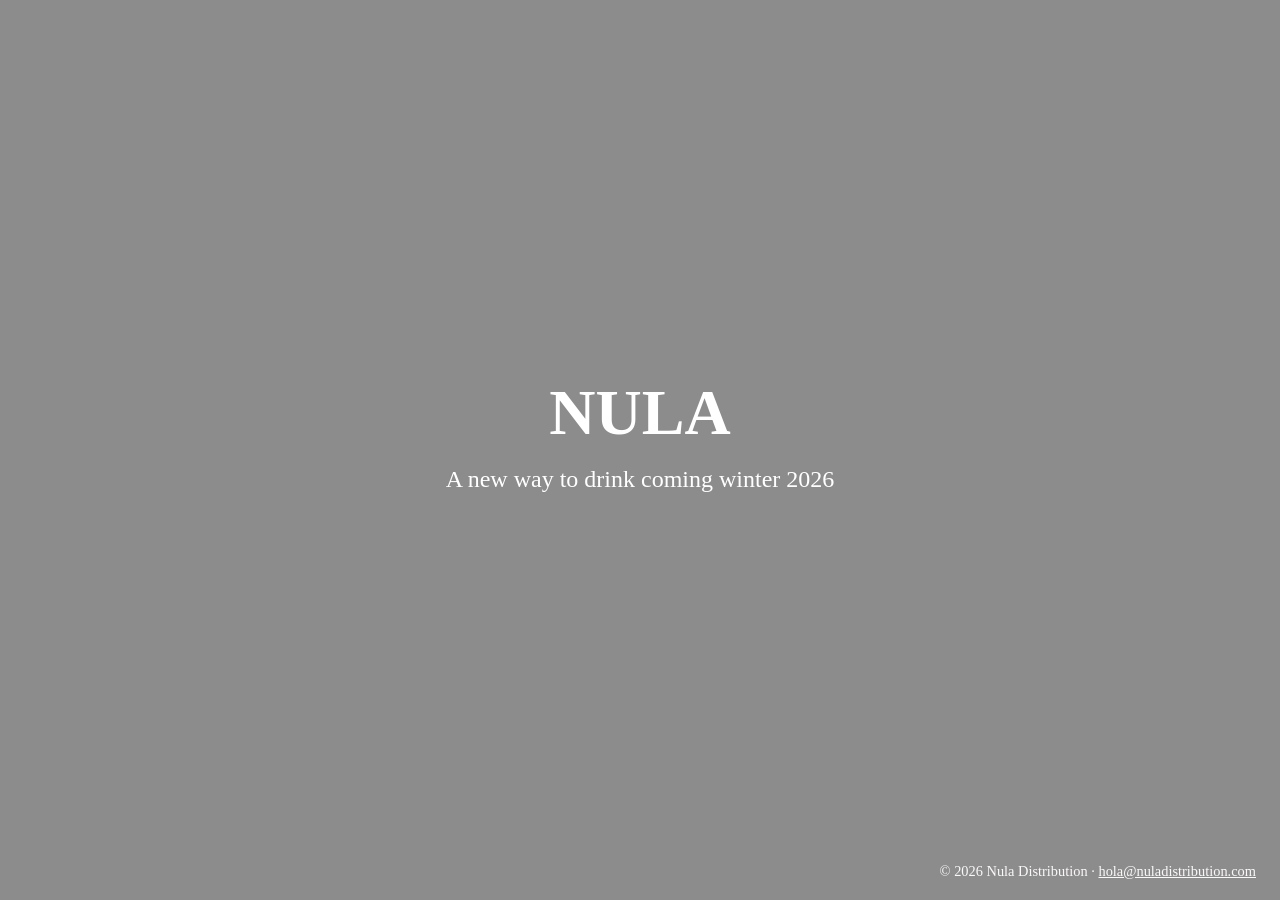
==== index.html @ 795a8dfa "Initial commit" ====
<!DOCTYPE html>
<html lang="en">
  <head>
    <meta charset="UTF-8" />
    <meta name="viewport" content="width=device-width, initial-scale=1.0" />
    <title>Video Hero Template</title>
    <link rel="stylesheet" href="style.css" />
    <link rel="icon" type="image/png" href="media/icon.png" />

  </head>
  <body>
    <!-- Hero Section with Background Video -->
    <header class="hero-section">
      <video
        autoplay
        muted
        loop
        playsinline
        poster="fallback-image.jpg"
        class="hero-video"
      >
        <source src="media/nula-paloma-one-wipe-reveal (1).mov" type="video/mp4" />
        Your browser does not support the video tag.
      </video>

      <!-- Dark Overlay for Readability -->
      <div class="hero-overlay"></div>

      <!-- Content over Video -->
      <div class="hero-content">
        <h1>NULA</h1>
        <p>A new way to drink coming winter 2026</p>
       <!--  <a href="#explore" class="cta-button">Explore More</a> -->
      </div>
    </header>

    <!-- Footer -->
    <footer class="site-footer">
        <p>&copy; 2026 Nula Distribution &middot; <a href="mailto:hola@nuladistribution.com">hola@nuladistribution.com</a></p>
      </footer>
    </body>
  </html>
  </body>
</html>
---- style.css ----
* {
  margin: 0;
  padding: 0;
  box-sizing: border-box;
}

html,
body {
  height: 100%;
}

.hero-section {
  position: relative;
  width: 100vw;
  height: 100vh; /* full viewport height */
  overflow: hidden;
}

.hero-video {
  position: absolute;
  top: 50%;
  left: 50%;
  width: 100%;
  height: 100%;
  object-fit: cover; /* fills the box, cropping instead of stretching */
  transform: translate(-50%, -50%); /* keeps it centered as it scales */
  z-index: -2;
}

.hero-overlay {
  position: absolute;
  inset: 0;
  background: rgba(0, 0, 0, 0.45);
  z-index: -1;
}

.hero-content {
  position: relative;
  height: 100%;
  display: flex;
  flex-direction: column;
  align-items: center;
  justify-content: center;
  text-align: center;
  color: #fff;
  padding: 0 1.5rem;
}

.hero-content h1 {
  font-size: clamp(2rem, 5vw, 4rem);
  margin-bottom: 1rem;
}

.hero-content p {
  font-size: clamp(1rem, 2vw, 1.5rem);
  max-width: 600px;
  margin-bottom: 2rem;
}

.cta-button {
  padding: 0.75rem 2rem;
  background: #fff;
  color: #111;
  text-decoration: none;
  font-weight: 600;
  border-radius: 4px;
  transition: transform 0.2s ease;
}

.cta-button:hover {
  transform: scale(1.05);
}

.site-footer {
  position: fixed;
  bottom: 0;
  left: 0;
  width: 100%;
  text-align: right;
  padding: 1.25rem 1.5rem;
  background: transparent;
  color: #fbf8f8;
  font-size: 0.9rem;
  z-index: 1; /* sits above the video/overlay */
}

.site-footer a {
  color: #fbf8f8;
  text-decoration: underline;
}
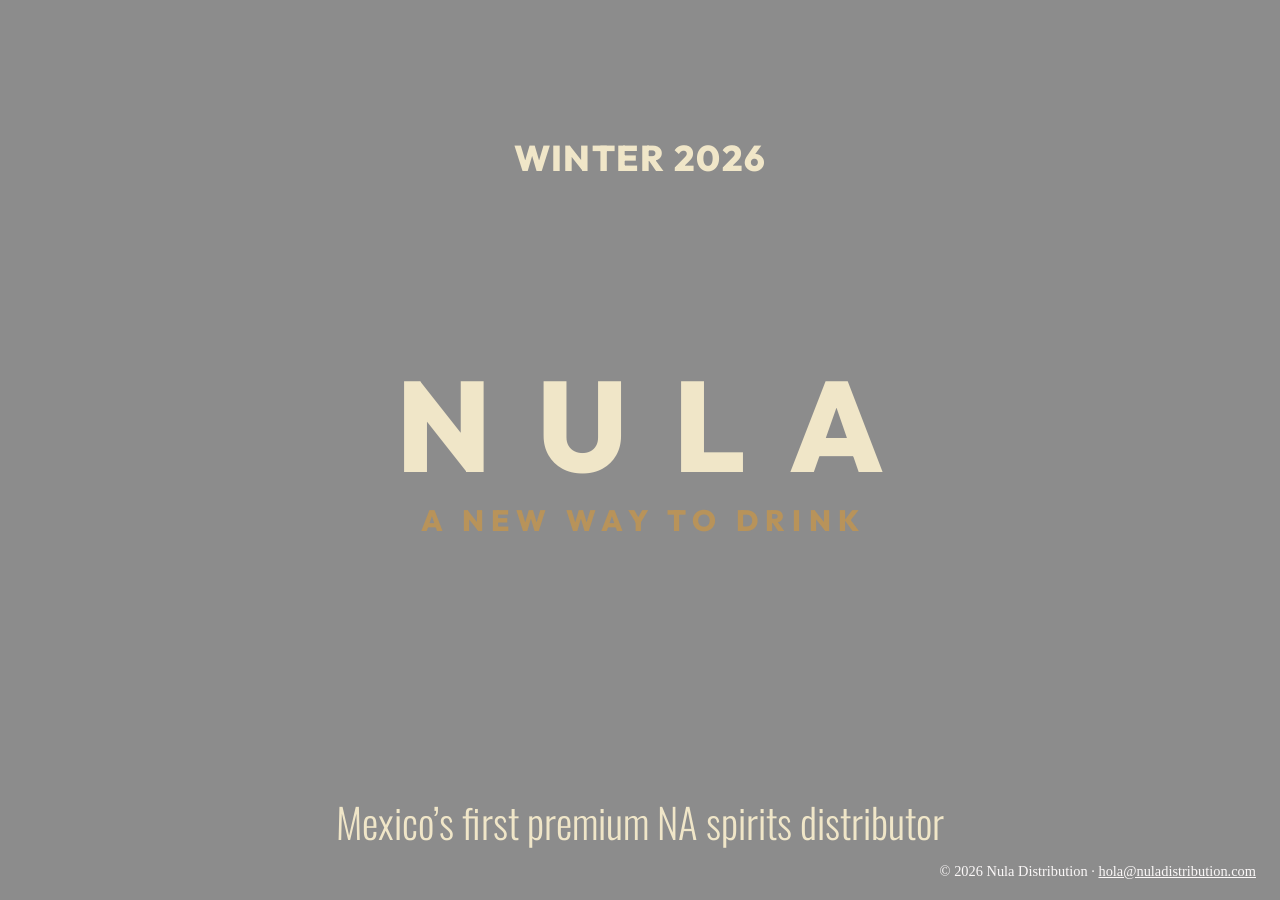
==== commit f09ad7c0: "css updates" ====
--- a/index.html
+++ b/index.html
@@ -3,10 +3,18 @@
   <head>
     <meta charset="UTF-8" />
     <meta name="viewport" content="width=device-width, initial-scale=1.0" />
-    <title>Video Hero Template</title>
+    <title>Nula Distribution</title>
+
+    <!-- Fonts -->
+    <link rel="preconnect" href="https://fonts.googleapis.com" />
+    <link rel="preconnect" href="https://fonts.gstatic.com" crossorigin />
+    <link
+      href="https://fonts.googleapis.com/css2?family=Outfit:wght@700;800&family=Oswald:wght@300&display=swap"
+      rel="stylesheet"
+    />
+
     <link rel="stylesheet" href="style.css" />
     <link rel="icon" type="image/png" href="media/icon.png" />
-
   </head>
   <body>
     <!-- Hero Section with Background Video -->
@@ -19,7 +27,10 @@
         poster="fallback-image.jpg"
         class="hero-video"
       >
-        <source src="media/nula-paloma-one-wipe-reveal (1).mov" type="video/mp4" />
+        <source
+          src="media/nula-paloma-one-wipe-reveal (1).mov"
+          type="video/mp4"
+        />
         Your browser does not support the video tag.
       </video>
 
@@ -28,17 +39,25 @@
 
       <!-- Content over Video -->
       <div class="hero-content">
-        <h1>NULA</h1>
-        <p>A new way to drink coming winter 2026</p>
-       <!--  <a href="#explore" class="cta-button">Explore More</a> -->
+        <p class="season">Winter 2026</p>
+
+        <div class="brand">
+          <h1>NULA</h1>
+          <p class="slogan">A new way to drink</p>
+        </div>
+
+        <p class="tagline">
+          Mexico&rsquo;s first premium NA spirits distributor
+        </p>
       </div>
     </header>
 
     <!-- Footer -->
     <footer class="site-footer">
-        <p>&copy; 2026 Nula Distribution &middot; <a href="mailto:hola@nuladistribution.com">hola@nuladistribution.com</a></p>
-      </footer>
-    </body>
-  </html>
+      <p>
+        &copy; 2026 Nula Distribution &middot;
+        <a href="mailto:hola@nuladistribution.com">hola@nuladistribution.com</a>
+      </p>
+    </footer>
   </body>
 </html>
--- a/style.css
+++ b/style.css
@@ -1,3 +1,8 @@
+:root {
+  --cream: #f0e6c8;
+  --gold: #b8935a;
+}
+
 * {
   margin: 0;
   padding: 0;
@@ -9,10 +14,12 @@
   height: 100%;
 }
 
+/* ---------- Hero ---------- */
 .hero-section {
   position: relative;
-  width: 100vw;
-  height: 100vh; /* full viewport height */
+  isolation: isolate; /* keeps the video/overlay z-indexes inside the hero */
+  width: 100%;
+  height: 100vh;
   overflow: hidden;
 }
 
@@ -22,8 +29,8 @@
   left: 50%;
   width: 100%;
   height: 100%;
-  object-fit: cover; /* fills the box, cropping instead of stretching */
-  transform: translate(-50%, -50%); /* keeps it centered as it scales */
+  object-fit: cover;
+  transform: translate(-50%, -50%);
   z-index: -2;
 }
 
@@ -34,43 +41,65 @@
   z-index: -1;
 }
 
+/* Three rows: season at top, brand in the middle, tagline at the bottom */
 .hero-content {
   position: relative;
   height: 100%;
-  display: flex;
-  flex-direction: column;
-  align-items: center;
-  justify-content: center;
+  display: grid;
+  grid-template-rows: 1fr auto 1fr;
+  justify-items: center;
   text-align: center;
-  color: #fff;
+  color: var(--cream);
   padding: 0 1.5rem;
 }
 
-.hero-content h1 {
-  font-size: clamp(2rem, 5vw, 4rem);
-  margin-bottom: 1rem;
+/* WINTER 2026 */
+.season {
+  align-self: start;
+  margin-top: 15vh;
+  font-family: "Outfit", "Helvetica Neue", Arial, sans-serif;
+  font-weight: 800;
+  font-size: clamp(1.5rem, 2.8vw, 3rem);
+  letter-spacing: 0.04em;
+  text-transform: uppercase;
 }
 
-.hero-content p {
-  font-size: clamp(1rem, 2vw, 1.5rem);
-  max-width: 600px;
-  margin-bottom: 2rem;
+/* NULA + slogan */
+.brand {
+  align-self: center;
 }
 
-.cta-button {
-  padding: 0.75rem 2rem;
-  background: #fff;
-  color: #111;
-  text-decoration: none;
-  font-weight: 600;
-  border-radius: 4px;
-  transition: transform 0.2s ease;
+.brand h1 {
+  font-family: "Outfit", "Helvetica Neue", Arial, sans-serif;
+  font-weight: 800;
+  font-size: clamp(4rem, 10vw, 11rem);
+  line-height: 1;
+  letter-spacing: 0.35em;
+  margin-right: -0.35em; /* cancels trailing letter-spacing so it stays centered */
 }
 
-.cta-button:hover {
-  transform: scale(1.05);
+.slogan {
+  margin-top: 1.5vh;
+  font-family: "Outfit", "Helvetica Neue", Arial, sans-serif;
+  font-weight: 800;
+  font-size: clamp(1rem, 2.3vw, 2.5rem);
+  letter-spacing: 0.25em;
+  margin-right: -0.25em;
+  text-transform: uppercase;
+  color: var(--gold);
 }
 
+/* Mexico's first premium NA spirits distributor */
+.tagline {
+  align-self: end;
+  margin-bottom: 6vh;
+  font-family: "Oswald", "Arial Narrow", sans-serif;
+  font-weight: 300;
+  font-size: clamp(1.25rem, 3.2vw, 3.5rem);
+  line-height: 1.2;
+}
+
+/* ---------- Footer ---------- */
 .site-footer {
   position: fixed;
   bottom: 0;
@@ -81,10 +110,22 @@
   background: transparent;
   color: #fbf8f8;
   font-size: 0.9rem;
-  z-index: 1; /* sits above the video/overlay */
+  z-index: 1;
 }
 
 .site-footer a {
   color: #fbf8f8;
   text-decoration: underline;
 }
+
+/* ---------- Small screens ---------- */
+@media (max-width: 600px) {
+  .brand h1 {
+    letter-spacing: 0.2em;
+    margin-right: -0.2em;
+  }
+  .site-footer {
+    text-align: center;
+    font-size: 0.75rem;
+  }
+}
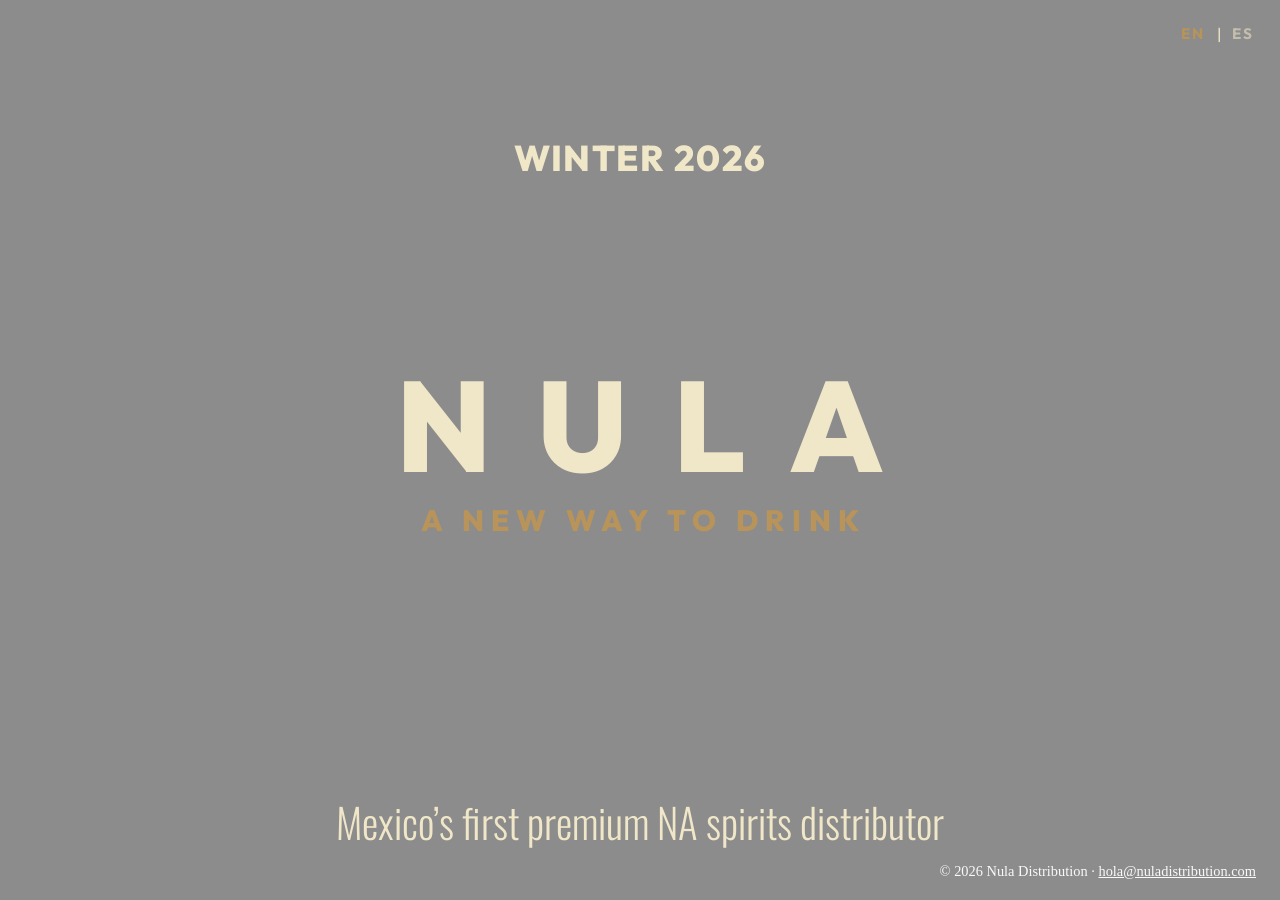
==== commit a989f621: "spanish" ====
--- a/index.html
+++ b/index.html
@@ -37,16 +37,23 @@
       <!-- Dark Overlay for Readability -->
       <div class="hero-overlay"></div>
 
+      <!-- Language Switch -->
+      <div class="lang-switch" role="group" aria-label="Language">
+        <button type="button" data-lang="en" aria-pressed="true">EN</button>
+        <span aria-hidden="true">|</span>
+        <button type="button" data-lang="es" aria-pressed="false">ES</button>
+      </div>
+
       <!-- Content over Video -->
       <div class="hero-content">
-        <p class="season">Winter 2026</p>
+        <p class="season" data-i18n="season">Winter 2026</p>
 
         <div class="brand">
           <h1>NULA</h1>
-          <p class="slogan">A new way to drink</p>
+          <p class="slogan" data-i18n="slogan">A new way to drink</p>
         </div>
 
-        <p class="tagline">
+        <p class="tagline" data-i18n="tagline">
           Mexico&rsquo;s first premium NA spirits distributor
         </p>
       </div>
@@ -59,5 +66,50 @@
         <a href="mailto:hola@nuladistribution.com">hola@nuladistribution.com</a>
       </p>
     </footer>
+
+    <script>
+      const translations = {
+        en: {
+          season: "Winter 2026",
+          slogan: "A new way to drink",
+          tagline: "Mexico\u2019s first premium NA spirits distributor",
+        },
+        es: {
+          season: "Invierno 2026",
+          slogan: "Una nueva forma de brindar",
+          tagline:
+            "Distribuidora Mexicana pionera en destilados premium sin alcohol",
+        },
+      };
+
+      function setLanguage(lang) {
+        document.documentElement.lang = lang;
+        document.querySelectorAll("[data-i18n]").forEach((el) => {
+          el.textContent = translations[lang][el.dataset.i18n];
+        });
+        document.querySelectorAll("[data-lang]").forEach((btn) => {
+          btn.setAttribute("aria-pressed", btn.dataset.lang === lang);
+        });
+        try {
+          localStorage.setItem("lang", lang);
+        } catch (e) {}
+      }
+
+      document.querySelectorAll("[data-lang]").forEach((btn) => {
+        btn.addEventListener("click", () => setLanguage(btn.dataset.lang));
+      });
+
+      // Start with saved choice, else the browser's language, else English
+      let start = "en";
+      try {
+        start = localStorage.getItem("lang") || start;
+      } catch (e) {}
+      if (
+        !localStorage.getItem?.("lang") &&
+        navigator.language.startsWith("es")
+      )
+        start = "es";
+      setLanguage(start);
+    </script>
   </body>
 </html>
--- a/style.css
+++ b/style.css
@@ -99,6 +99,42 @@
   line-height: 1.2;
 }
 
+/* ---------- Language switch ---------- */
+.lang-switch {
+  position: absolute;
+  top: 1.25rem;
+  right: 1.5rem;
+  z-index: 2;
+  display: flex;
+  align-items: center;
+  gap: 0.6rem;
+  font-family: "Outfit", "Helvetica Neue", Arial, sans-serif;
+  color: var(--cream);
+}
+
+.lang-switch button {
+  background: none;
+  border: none;
+  padding: 0.25rem 0.1rem;
+  font: inherit;
+  font-weight: 700;
+  font-size: 0.95rem;
+  letter-spacing: 0.15em;
+  color: inherit;
+  opacity: 0.55;
+  cursor: pointer;
+  transition: opacity 0.2s ease;
+}
+
+.lang-switch button:hover,
+.lang-switch button[aria-pressed="true"] {
+  opacity: 1;
+}
+
+.lang-switch button[aria-pressed="true"] {
+  color: var(--gold);
+}
+
 /* ---------- Footer ---------- */
 .site-footer {
   position: fixed;
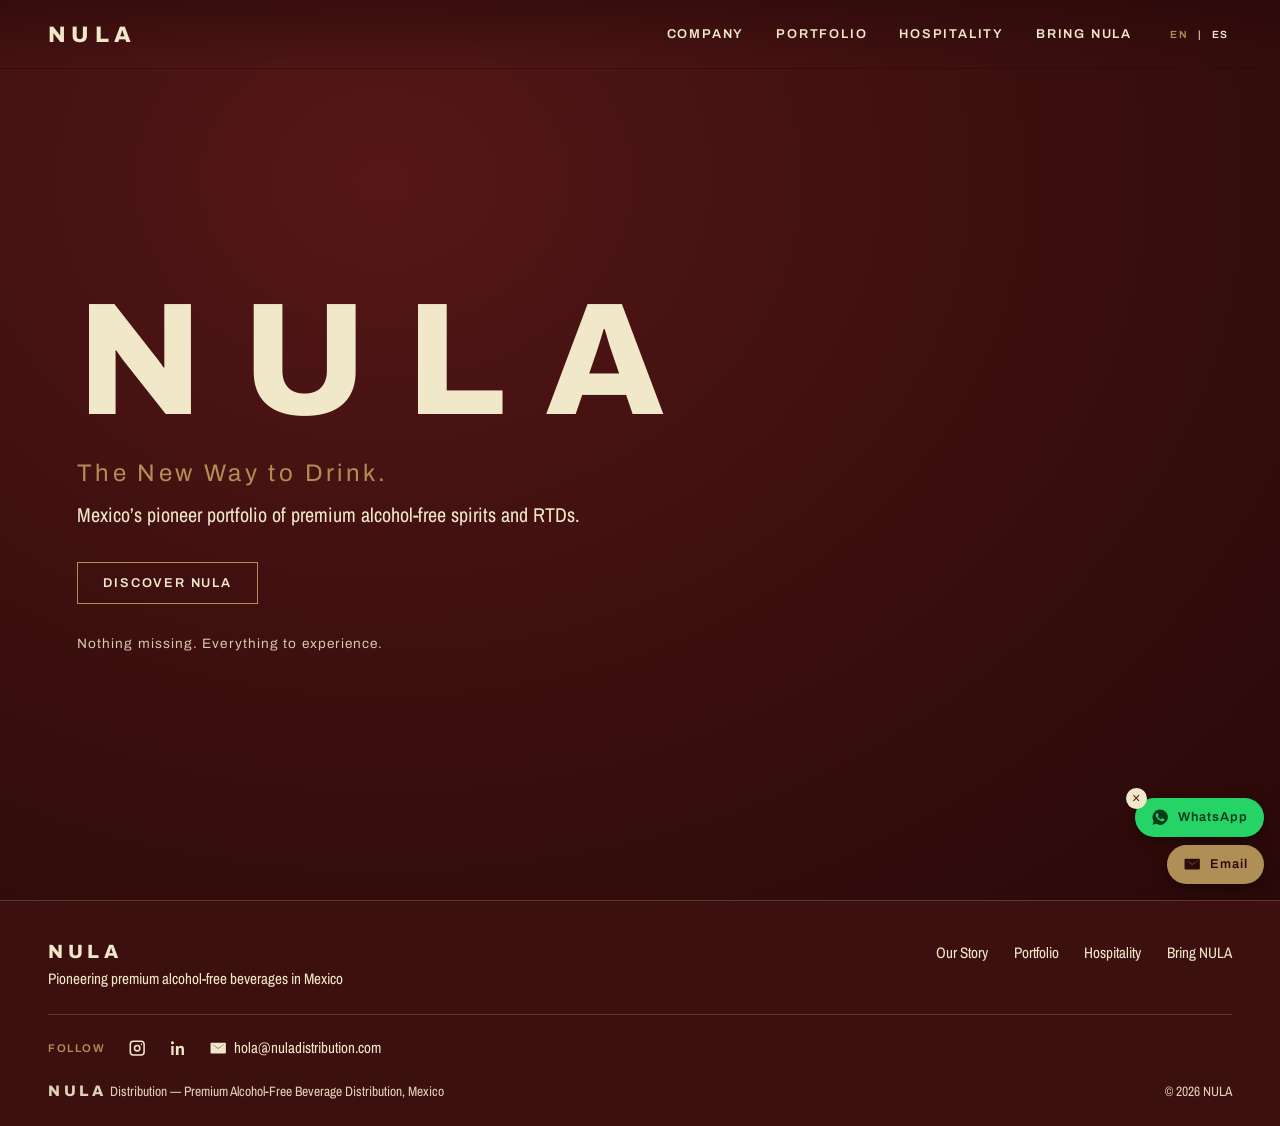
==== commit e04442e2: "Add page content, media and performance cleanup - Sober Curious card images, Why NULA and Our Story " ====
--- a/index.html
+++ b/index.html
@@ -1,115 +1,126 @@
-<!DOCTYPE html>
+<!doctype html>
 <html lang="en">
   <head>
-    <meta charset="UTF-8" />
-    <meta name="viewport" content="width=device-width, initial-scale=1.0" />
-    <title>Nula Distribution</title>
-
-    <!-- Fonts -->
+    <meta charset="utf-8" />
+    <meta
+      name="viewport"
+      content="width=device-width, initial-scale=1, viewport-fit=cover"
+    />
+    <link
+      rel="icon"
+      href="data:image/svg+xml,<svg xmlns=%22http://www.w3.org/2000/svg%22 viewBox=%220 0 100 100%22><text y=%22.9em%22 font-size=%2290%22>🥂</text></svg>"
+    />
+    <title>NULA — The New Way to Drink</title>
     <link rel="preconnect" href="https://fonts.googleapis.com" />
     <link rel="preconnect" href="https://fonts.gstatic.com" crossorigin />
     <link
-      href="https://fonts.googleapis.com/css2?family=Outfit:wght@700;800&family=Oswald:wght@300&display=swap"
+      href="https://fonts.googleapis.com/css2?family=Archivo:wght@400;600;800&family=Archivo+Narrow:wght@400;600&display=swap"
       rel="stylesheet"
     />
-
     <link rel="stylesheet" href="style.css" />
-    <link rel="icon" type="image/png" href="media/icon.png" />
   </head>
   <body>
-    <!-- Hero Section with Background Video -->
-    <header class="hero-section">
-      <video
-        autoplay
-        muted
-        loop
-        playsinline
-        poster="fallback-image.jpg"
-        class="hero-video"
-      >
-        <source
-          src="media/nula-paloma-one-wipe-reveal (1).mov"
-          type="video/mp4"
+    <svg width="0" height="0" style="position: absolute" aria-hidden="true">
+      <symbol id="i-wa" viewBox="0 0 24 24">
+        <path
+          d="M12 2a10 10 0 0 0-8.6 15.1L2 22l5-1.3A10 10 0 1 0 12 2zm5.2 14.1c-.2.6-1.3 1.2-1.8 1.2-.5.1-1 .2-3.3-.7-2.8-1.1-4.6-4-4.7-4.2-.1-.2-1.1-1.5-1.1-2.8s.7-2 1-2.3c.2-.3.5-.3.7-.3h.5c.2 0 .4 0 .6.5.2.5.8 1.8.8 1.9.1.1.1.3 0 .5-.1.2-.1.3-.3.5l-.4.5c-.1.1-.3.3-.1.6.2.3.7 1.2 1.5 1.9 1 .9 1.9 1.2 2.2 1.3.3.1.4.1.6-.1.2-.2.7-.8.9-1.1.2-.3.4-.2.6-.1l1.9.9c.3.1.5.2.5.3.1.2.1.8-.1 1.4z"
         />
-        Your browser does not support the video tag.
-      </video>
+      </symbol>
+      <symbol id="i-mail" viewBox="0 0 24 24">
+        <path
+          d="M3 5h18a1 1 0 0 1 1 1v12a1 1 0 0 1-1 1H3a1 1 0 0 1-1-1V6a1 1 0 0 1 1-1zm9 7.2L4.5 7v.1L12 12.6 19.5 7.1V7L12 12.2z"
+        />
+      </symbol>
+      <symbol id="i-ig" viewBox="0 0 24 24">
+        <path
+          d="M7 2h10a5 5 0 0 1 5 5v10a5 5 0 0 1-5 5H7a5 5 0 0 1-5-5V7a5 5 0 0 1 5-5zm0 2a3 3 0 0 0-3 3v10a3 3 0 0 0 3 3h10a3 3 0 0 0 3-3V7a3 3 0 0 0-3-3zm5 3.5a4.5 4.5 0 1 1 0 9 4.5 4.5 0 0 1 0-9zm0 2a2.5 2.5 0 1 0 0 5 2.5 2.5 0 0 0 0-5zM17.5 6a1 1 0 1 1 0 2 1 1 0 0 1 0-2z"
+        />
+      </symbol>
+      <symbol id="i-in" viewBox="0 0 24 24">
+        <path
+          d="M4.5 3a2 2 0 1 1 0 4 2 2 0 0 1 0-4zM3 9h3v12H3zm6 0h3v1.7c.6-1 1.8-2 3.6-2 3.2 0 3.9 2.1 3.9 4.9V21h-3v-6.5c0-1.5 0-3-1.9-3s-2.2 1.4-2.2 2.9V21H9z"
+        />
+      </symbol>
+    </svg>
+    <header>
+      <a class="logo" href="#">NULA</a>
+      <nav id="nav"></nav>
+      <div class="lang" aria-label="Language">
+        <button id="en">EN</button>|<button id="es">ES</button>
+      </div>
+      <button class="burger" id="burger" aria-label="Menu">☰</button>
+    </header>
+    <main id="main"></main>
 
-      <!-- Dark Overlay for Readability -->
-      <div class="hero-overlay"></div>
+    <div id="float">
+      <div class="row">
+        <button class="x" id="hide" aria-label="Hide">×</button>
+        <a
+          class="fb wa"
+          href="https://wa.me/525664733266"
+          target="_blank"
+          rel="noopener"
+          ><svg class="i"><use href="#i-wa" /></svg
+          ><span data-k="wa">WhatsApp</span></a
+        >
+        <a class="fb em" href="mailto:hola@nuladistribution.com"
+          ><svg class="i"><use href="#i-mail" /></svg
+          ><span data-k="em">Email</span></a
+        >
+      </div>
+      <button class="dot" id="show" aria-label="WhatsApp">
+        <svg class="i" style="color: #fff"><use href="#i-wa" /></svg>
+      </button>
+    </div>
 
-      <!-- Language Switch -->
-      <div class="lang-switch" role="group" aria-label="Language">
-        <button type="button" data-lang="en" aria-pressed="true">EN</button>
-        <span aria-hidden="true">|</span>
-        <button type="button" data-lang="es" aria-pressed="false">ES</button>
+    <footer>
+      <div class="f1">
+        <div>
+          <div class="fl">NULA</div>
+          <p data-k="pion">
+            Pioneering premium alcohol-free beverages in Mexico
+          </p>
+        </div>
+        <div class="fn" id="fn"></div>
       </div>
-
-      <!-- Content over Video -->
-      <div class="hero-content">
-        <p class="season" data-i18n="season">Winter 2026</p>
-
-        <div class="brand">
-          <h1>NULA</h1>
-          <p class="slogan" data-i18n="slogan">A new way to drink</p>
+      <div class="f2">
+        <span class="k" data-k="follow">Follow</span>
+        <a
+          href="https://instagram.com"
+          target="_blank"
+          rel="noopener"
+          aria-label="Instagram"
+          ><svg class="i"><use href="#i-ig" /></svg
+        ></a>
+        <a
+          href="https://linkedin.com"
+          target="_blank"
+          rel="noopener"
+          aria-label="LinkedIn"
+          ><svg class="i"><use href="#i-in" /></svg
+        ></a>
+        <a href="mailto:hola@nuladistribution.com"
+          ><svg class="i"><use href="#i-mail" /></svg
+          >hola@nuladistribution.com</a
+        >
+      </div>
+      <div class="f3">
+        <div>
+          <b class="fl" style="font-size: 0.95rem">NULA</b>
+          <span data-k="dist"
+            >Distribution — Premium Alcohol-Free Beverage Distribution,
+            Mexico</span
+          >
         </div>
-
-        <p class="tagline" data-i18n="tagline">
-          Mexico&rsquo;s first premium NA spirits distributor
-        </p>
+        <div>
+          <!-- <a href="#privacy" data-k="privacy">Privacy</a> ·
+          <a href="#terms" data-k="terms">Terms</a> 
+          ·-->
+          © 2026 NULA
+        </div>
       </div>
-    </header>
-
-    <!-- Footer -->
-    <footer class="site-footer">
-      <p>
-        &copy; 2026 Nula Distribution &middot;
-        <a href="mailto:hola@nuladistribution.com">hola@nuladistribution.com</a>
-      </p>
     </footer>
 
-    <script>
-      const translations = {
-        en: {
-          season: "Winter 2026",
-          slogan: "A new way to drink",
-          tagline: "Mexico\u2019s first premium NA spirits distributor",
-        },
-        es: {
-          season: "Invierno 2026",
-          slogan: "Una nueva forma de brindar",
-          tagline:
-            "Distribuidora Mexicana pionera en destilados premium sin alcohol",
-        },
-      };
-
-      function setLanguage(lang) {
-        document.documentElement.lang = lang;
-        document.querySelectorAll("[data-i18n]").forEach((el) => {
-          el.textContent = translations[lang][el.dataset.i18n];
-        });
-        document.querySelectorAll("[data-lang]").forEach((btn) => {
-          btn.setAttribute("aria-pressed", btn.dataset.lang === lang);
-        });
-        try {
-          localStorage.setItem("lang", lang);
-        } catch (e) {}
-      }
-
-      document.querySelectorAll("[data-lang]").forEach((btn) => {
-        btn.addEventListener("click", () => setLanguage(btn.dataset.lang));
-      });
-
-      // Start with saved choice, else the browser's language, else English
-      let start = "en";
-      try {
-        start = localStorage.getItem("lang") || start;
-      } catch (e) {}
-      if (
-        !localStorage.getItem?.("lang") &&
-        navigator.language.startsWith("es")
-      )
-        start = "es";
-      setLanguage(start);
-    </script>
+    <script src="script.js" defer></script>
   </body>
 </html>
--- a/style.css
+++ b/style.css
@@ -1,167 +1,1276 @@
+/* NULA — site styles
+   Brand: burgundy #511717 · cream #F1E8C9 · gold #B08F57 · Archivo / Archivo Narrow */
+
 :root {
-  --cream: #f0e6c8;
-  --gold: #b8935a;
-}
-
-* {
+  --cream: #f1e8c9;
+  --gold: #b08f57;
+  --burgundy: #511717;
+  --line: rgba(241, 232, 201, 0.18);
+  --display: "Archivo", Arial, sans-serif;
+  --body: "Archivo Narrow", "Arial Narrow", Arial, sans-serif;
+  box-sizing: border-box;
+  padding-top: env(safe-area-inset-top, 0px);
+  padding-bottom: env(safe-area-inset-bottom, 0px);
+  color-scheme: dark;
+}
+html {
+  scroll-padding-top: env(safe-area-inset-top, 0px);
+}
+*,
+*::before,
+*::after {
+  box-sizing: inherit;
+}
+body {
   margin: 0;
-  padding: 0;
-  box-sizing: border-box;
-}
-
-html,
-body {
-  height: 100%;
-}
-
-/* ---------- Hero ---------- */
-.hero-section {
+  min-height: 100vh;
+  background: var(--burgundy);
+  color: var(--cream);
+  font-family: var(--body);
+  font-size: 1.15rem;
+  line-height: 1.55;
+  display: flex;
+  flex-direction: column;
+}
+a {
+  color: var(--gold);
+  text-decoration: none;
+}
+
+/* ===== Header and navigation ===== */
+header {
+  display: flex;
+  align-items: center;
+  justify-content: space-between;
+  gap: 1rem;
+  padding: 1.1rem clamp(1.2rem, 4vw, 3rem);
+  border-bottom: 1px solid var(--line);
   position: relative;
-  isolation: isolate; /* keeps the video/overlay z-indexes inside the hero */
-  width: 100%;
-  height: 100vh;
+  z-index: 10;
+}
+body.home header {
+  position: absolute;
+  left: 0;
+  right: 0;
+  top: env(safe-area-inset-top, 0px);
+  border-color: transparent;
+  background: linear-gradient(rgba(40, 8, 8, 0.55), transparent);
+}
+.logo {
+  font: 800 1.4rem var(--display);
+  letter-spacing: 0.245em;
+  color: var(--cream);
+}
+nav {
+  display: flex;
+  align-items: center;
+  gap: 2rem;
+  margin-left: auto;
+}
+.item {
+  position: relative;
+}
+.t {
+  font: 600 0.8rem var(--display);
+  letter-spacing: 0.14em;
+  text-transform: uppercase;
+  color: var(--cream);
+  background: none;
+  border: 0;
+  padding: 0.6rem 0;
+  cursor: pointer;
+  position: relative;
+  display: inline-block;
+  transition: text-shadow 0.25s;
+}
+.t::after,
+.sub a::after {
+  content: "";
+  position: absolute;
+  left: 0;
+  bottom: 0.2rem;
+  height: 1px;
+  width: 100%;
+  background: var(--gold);
+  transform: scaleX(0);
+  transform-origin: left;
+  transition: transform 0.3s;
+}
+.t:hover,
+.sub a:hover {
+  text-shadow: 0 0 12px rgba(241, 232, 201, 0.7);
+}
+.t:hover::after,
+.sub a:hover::after,
+.t.on::after,
+.sub a.on::after {
+  transform: scaleX(1);
+}
+.sub {
+  display: none;
+  position: absolute;
+  top: 100%;
+  left: -1.5rem;
+  width: max-content;
+  min-width: 16rem;
+  max-width: 90vw;
+  white-space: nowrap;
+  background: none;
+  border: 0;
+  padding: 0.6rem 1.5rem 1rem;
+  z-index: 5;
+  text-shadow: 0 1px 10px rgba(30, 6, 6, 0.9);
+}
+.item:hover .sub,
+.item:focus-within .sub {
+  display: block;
+}
+.sub a {
+  display: block;
+  width: max-content;
+  position: relative;
+  padding: 0.4rem 0;
+  color: var(--cream);
+  font-size: 1rem;
+  transition: text-shadow 0.25s;
+}
+.sub a::after {
+  bottom: 0.15rem;
+}
+.lang {
+  font: 600 0.65rem var(--display);
+  letter-spacing: 0.14em;
+  color: var(--cream);
+  display: flex;
+  gap: 0.4rem;
+  align-items: center;
+  margin-left: 1.2rem;
+}
+.lang button {
+  background: none;
+  border: 0;
+  color: inherit;
+  font: inherit;
+  letter-spacing: inherit;
+  cursor: pointer;
+  padding: 0.2rem;
+}
+.lang button.on {
+  color: var(--gold);
+}
+.burger {
+  display: none;
+  background: none;
+  border: 0;
+  color: var(--cream);
+  font-size: 1.6rem;
+  cursor: pointer;
+}
+
+/* ===== Page wrapper and simple pages ===== */
+main {
+  flex: 1;
+  display: flex;
+  flex-direction: column;
+}
+.pg {
+  padding: clamp(2rem, 6vw, 5rem) clamp(1.2rem, 4vw, 3rem);
+  max-width: 68rem;
+  width: 100%;
+  margin: 0 auto;
+}
+.pg h1 {
+  font: 600 clamp(2rem, 5vw, 3.6rem)/1.05 var(--display);
+  margin: 0 0 1.2rem;
+}
+.pg p {
+  max-width: 40rem;
+}
+.eyebrow {
+  font: 600 0.8rem var(--display);
+  letter-spacing: 0.141em;
+  text-transform: uppercase;
+  color: var(--gold);
+  margin-bottom: 1rem;
+}
+.btn {
+  display: inline-block;
+  border: 1px solid var(--gold);
+  padding: 0.8rem 1.6rem;
+  font: 600 0.8rem var(--display);
+  letter-spacing: 0.14em;
+  text-transform: uppercase;
+  color: var(--cream);
+  transition: 0.25s;
+}
+.btn:hover {
+  background: var(--gold);
+  color: var(--burgundy);
+}
+/* hero */
+
+/* ===== Home hero ===== */
+.hero {
+  position: relative;
+  min-height: 100vh;
+  min-height: 100svh;
+  display: flex;
+  align-items: center;
   overflow: hidden;
-}
-
-.hero-video {
-  position: absolute;
-  top: 50%;
-  left: 50%;
+  background: radial-gradient(
+    ellipse at 30% 20%,
+    #7a2424 0%,
+    #511717 45%,
+    #2a0a0a 100%
+  );
+}
+.hero video {
+  position: absolute;
+  inset: 0;
   width: 100%;
   height: 100%;
   object-fit: cover;
-  transform: translate(-50%, -50%);
-  z-index: -2;
-}
-
-.hero-overlay {
+}
+.hero::before {
+  content: "";
   position: absolute;
   inset: 0;
-  background: rgba(0, 0, 0, 0.45);
-  z-index: -1;
-}
-
-/* Three rows: season at top, brand in the middle, tagline at the bottom */
-.hero-content {
+  background: rgba(40, 8, 8, 0.45);
+  z-index: 1;
+}
+.hero .in {
   position: relative;
+  z-index: 2;
+  padding: 6rem clamp(1.2rem, 6vw, 5rem) 4rem;
+  max-width: 56rem;
+}
+.word {
+  font: 800 clamp(4rem, 16vw, 10rem)/1 var(--display);
+  letter-spacing: 0.245em;
+  margin: 0;
+  color: var(--cream);
+}
+.tag {
+  font: 400 clamp(1rem, 2.4vw, 1.5rem) var(--display);
+  letter-spacing: 0.141em;
+  color: var(--gold);
+  margin: 1.2rem 0 0.8rem;
+}
+.desc {
+  max-width: 34rem;
+  margin: 0 0 2rem;
+  font-size: 1.25rem;
+}
+.note {
+  font: 400 0.85rem var(--display);
+  letter-spacing: 0.08em;
+  margin: 2rem 0 0;
+  opacity: 0.85;
+}
+/* float */
+
+/* ===== Floating contact ===== */
+#float {
+  position: fixed;
+  right: max(1rem, env(safe-area-inset-right, 0px));
+  bottom: calc(1rem + env(safe-area-inset-bottom, 0px));
+  z-index: 20;
+  display: flex;
+  flex-direction: column;
+  align-items: flex-end;
+  gap: 0.5rem;
+}
+#float .row {
+  display: flex;
+  flex-direction: column;
+  gap: 0.5rem;
+  align-items: flex-end;
+  position: relative;
+}
+#float .fb {
+  display: flex;
+  align-items: center;
+  gap: 0.5rem;
+  padding: 0.65rem 1rem;
+  border-radius: 2rem;
+  font: 600 0.8rem var(--display);
+  letter-spacing: 0.08em;
+  box-shadow: 0 4px 14px rgba(0, 0, 0, 0.35);
+}
+.wa {
+  background: #25d366;
+  color: #073b1a;
+}
+.em {
+  background: var(--gold);
+  color: #2a0a0a;
+}
+.x {
+  position: absolute;
+  top: -0.6rem;
+  left: -0.6rem;
+  width: 1.3rem;
+  height: 1.3rem;
+  border-radius: 50%;
+  border: 0;
+  background: var(--cream);
+  color: var(--burgundy);
+  font-size: 0.9rem;
+  line-height: 1;
+  cursor: pointer;
+  padding: 0;
+}
+.dot {
+  display: none;
+  width: 3rem;
+  height: 3rem;
+  border-radius: 50%;
+  border: 0;
+  background: #25d366;
+  cursor: pointer;
+  box-shadow: 0 4px 14px rgba(0, 0, 0, 0.35);
+  align-items: center;
+  justify-content: center;
+  padding: 0;
+}
+#float.min .row {
+  display: none;
+}
+#float.min .dot {
+  display: flex;
+}
+svg.i {
+  width: 1.15rem;
+  height: 1.15rem;
+  fill: currentColor;
+  flex: none;
+}
+/* footer */
+
+/* ===== Footer ===== */
+footer {
+  border-top: 1px solid var(--line);
+  padding: 2.5rem clamp(1.2rem, 4vw, 3rem) 1.5rem;
+  font-size: 0.95rem;
+  background: #3d1010;
+}
+.f1 {
+  display: flex;
+  flex-wrap: wrap;
+  justify-content: space-between;
+  gap: 1.5rem 3rem;
+  padding-bottom: 1.5rem;
+  border-bottom: 1px solid var(--line);
+}
+.fl {
+  font: 800 1.2rem var(--display);
+  letter-spacing: 0.245em;
+  color: var(--cream);
+}
+.f1 p {
+  margin: 0.3rem 0 0;
+}
+.fn {
+  display: flex;
+  flex-wrap: wrap;
+  gap: 0.5rem 1.6rem;
+  align-items: flex-start;
+}
+.fn a,
+.f2 a,
+.f3 a {
+  color: var(--cream);
+}
+.fn a:hover,
+.f2 a:hover,
+.f3 a:hover {
+  color: var(--gold);
+}
+.f2 {
+  display: flex;
+  flex-wrap: wrap;
+  align-items: center;
+  gap: 1rem 1.4rem;
+  padding: 1.3rem 0;
+}
+.k {
+  font: 600 0.7rem var(--display);
+  letter-spacing: 0.14em;
+  text-transform: uppercase;
+  color: var(--gold);
+}
+.f2 a {
+  display: inline-flex;
+  align-items: center;
+  gap: 0.4rem;
+}
+.f3 {
+  display: flex;
+  flex-wrap: wrap;
+  justify-content: space-between;
+  gap: 0.8rem 3rem;
+  font-size: 0.85rem;
+  opacity: 0.9;
+}
+
+/* ===== Content pages — shared blocks (sections, hero band, placeholders, big headings) ===== */
+.g {
+  color: var(--gold);
+}
+.cen {
+  text-align: center;
+}
+.sec {
+  padding: clamp(3rem, 8vw, 6rem) clamp(1.2rem, 4vw, 3rem);
+  max-width: 68rem;
+  margin: 0 auto;
+}
+.big {
+  font: 600 clamp(2rem, 5vw, 3.8rem)/1.08 var(--display);
+  margin: 0 0 1.2rem;
+}
+.sec p {
+  max-width: 40rem;
+}
+.cen p {
+  margin-left: auto;
+  margin-right: auto;
+}
+.two {
+  display: grid;
+  grid-template-columns: 1fr 1fr;
+  gap: 3rem;
+  align-items: center;
+}
+.side-pic {
+  width: 100%;
+  aspect-ratio: 1;
+  object-fit: cover;
+  display: block;
+  border: 1px solid var(--line);
+}
+.ph {
+  background: linear-gradient(135deg, #6a2020, #3a0d0d);
+  border: 1px solid var(--line);
+  display: flex;
+  align-items: center;
+  justify-content: center;
+  color: var(--gold);
+  font: 600 0.7rem var(--display);
+  letter-spacing: 0.14em;
+  text-transform: uppercase;
+  min-height: 16rem;
+  width: 100%;
   height: 100%;
+}
+img.bio {
+  display: block;
+  width: 100%;
+  max-width: 22rem;
+  aspect-ratio: 3 / 4;
+  margin: 2rem auto 0.6rem;
+  object-fit: cover;
+  border: 1px solid var(--line);
+}
+
+/* ===== Why NULA — pillar tiles ===== */
+.tiles {
   display: grid;
-  grid-template-rows: 1fr auto 1fr;
-  justify-items: center;
+  grid-template-columns: repeat(4, 1fr);
+  gap: 0.6rem;
+  margin: 2.5rem 0;
+}
+.tile {
+  position: relative;
+  aspect-ratio: 4 / 3;
+  overflow: hidden;
+}
+.tile .ph {
+  min-height: 0;
+  transition: transform 0.6s;
+}
+.tile::after {
+  content: "";
+  position: absolute;
+  inset: 0;
+  background: rgba(40, 8, 8, 0.7);
+  opacity: 0;
+  transition: opacity 0.4s;
+}
+.tile b {
+  position: absolute;
+  inset: 0;
+  z-index: 2;
+  display: flex;
+  align-items: center;
+  justify-content: center;
   text-align: center;
-  color: var(--cream);
-  padding: 0 1.5rem;
-}
-
-/* WINTER 2026 */
-.season {
+  font: 800 1rem var(--display);
+  letter-spacing: 0.14em;
+  text-transform: uppercase;
+  color: var(--gold);
+  opacity: 0;
+  transition: opacity 0.4s;
+}
+.tile img {
+  width: 100%;
+  height: 100%;
+  object-fit: cover;
+  display: block;
+  transition: transform 0.6s;
+}
+.tile:hover .ph,
+.tile:hover img {
+  transform: scale(1.1);
+}
+.tile:hover::after,
+.tile:hover b {
+  opacity: 1;
+}
+
+/* ===== Full-width color bands (shared across all content pages) ===== */
+.bd {
+  width: 100%;
+}
+.bd-hero {
+  min-height: min(60vh, 34rem);
+  display: flex;
+  align-items: center;
+  background: radial-gradient(ellipse at 70% 25%, #6e2a22 0%, transparent 55%),
+    linear-gradient(180deg, #5a1a1a 0%, #4a1414 55%, #2a0d0d 100%);
+}
+.bd-hero > .sec,
+.bd-hero > .pg {
+  width: 100%;
+}
+.bd-hero h1.big {
+  max-width: 20ch;
+}
+.bd-hero .cen h1.big,
+.bd-hero .sec.cen h1.big {
+  margin-left: auto;
+  margin-right: auto;
+}
+.bd-red {
+  background: #541818;
+  border-top: 1px solid rgba(0, 0, 0, 0.2);
+}
+.bd-dark {
+  background: #2b0f0f;
+}
+.bd-deep {
+  background: #3f1212;
+}
+.bd-warm {
+  background: radial-gradient(ellipse at 0% 0%, #823a2c 0%, transparent 60%),
+    linear-gradient(180deg, #5a2219, #3a1210);
+}
+.bd-warm .sec:not(.cen) > * {
+  max-width: 34rem;
+}
+.bd .btn + .btn {
+  margin-left: 0.6rem;
+}
+.two p {
+  font-size: 1rem;
+}
+.mid {
+  font: 600 clamp(1.5rem, 3vw, 2.3rem)/1.25 var(--display);
+  margin: 0 0 1.4rem;
+}
+.two .mid {
+  margin-top: 1.6rem;
+}
+.quote {
+  font: 500 clamp(1.6rem, 3.6vw, 2.8rem)/1.35 var(--display);
+  margin: 1.2rem 0 1rem;
+}
+.accent {
+  font: 500 1.35rem/1.3 var(--display);
+  color: var(--gold);
+}
+.tlink {
+  display: inline-block;
+  margin-left: 0.4rem;
+  font: 600 0.75rem var(--display);
+  letter-spacing: 0.14em;
+  text-transform: uppercase;
+  color: var(--gold);
+  border-bottom: 1px solid var(--gold);
+  padding-bottom: 0.15rem;
+  transition: color 0.25s;
+}
+.tlink:hover {
+  color: var(--cream);
+}
+.bk2 {
+  margin: 2.5rem 0 0;
+}
+.bk2 .back {
+  margin: 0;
+}
+
+/* ===== Our Story — gallery ===== */
+.gal {
+  display: grid;
+  grid-template-columns: repeat(3, 1fr);
+  gap: 0.8rem;
+  margin-top: 2.5rem;
+  width: min(72rem, calc(100vw - 2.4rem));
+  position: relative;
+  left: 50%;
+  transform: translateX(-50%);
+}
+.gal .ph {
+  aspect-ratio: 3/4;
+  min-height: 0;
+}
+.gal img {
+  aspect-ratio: 3/2;
+  width: 100%;
+  object-fit: cover;
+  display: block;
+  border: 1px solid var(--line);
+}
+
+.story p {
+  margin: 0 0 1.4rem;
+  max-width: 38rem;
+  margin-left: auto;
+  margin-right: auto;
+}
+
+/* ===== Manifesto — scroll fade-in and draining glass ===== */
+.fi {
+  opacity: 0;
+  transform: translateY(24px);
+  transition:
+    opacity 0.9s ease-out,
+    transform 0.9s ease-out;
+}
+.fi.in {
+  opacity: 1;
+  transform: none;
+}
+.fi.peak {
+  transition-duration: 1.3s;
+}
+.creed {
+  display: grid;
+  grid-template-columns: minmax(5rem, 16rem) minmax(0, 40rem);
+  gap: clamp(1.5rem, 7vw, 6rem);
+  padding: 2rem 0 30vh;
+}
+.creed p {
+  font: 600 clamp(1.15rem, 2.2vw, 1.75rem)/1.6 var(--display);
+  margin: 0 0 2.2rem;
+}
+.creed .peak {
+  font-size: clamp(2rem, 5vw, 3.4rem);
+  line-height: 1.15;
+  margin: 3rem 0;
+}
+.gl {
+  order: -1;
+  position: sticky;
+  top: 18vh;
   align-self: start;
-  margin-top: 15vh;
-  font-family: "Outfit", "Helvetica Neue", Arial, sans-serif;
-  font-weight: 800;
-  font-size: clamp(1.5rem, 2.8vw, 3rem);
-  letter-spacing: 0.04em;
-  text-transform: uppercase;
-}
-
-/* NULA + slogan */
-.brand {
-  align-self: center;
-}
-
-.brand h1 {
-  font-family: "Outfit", "Helvetica Neue", Arial, sans-serif;
-  font-weight: 800;
-  font-size: clamp(4rem, 10vw, 11rem);
-  line-height: 1;
-  letter-spacing: 0.35em;
-  margin-right: -0.35em; /* cancels trailing letter-spacing so it stays centered */
-}
-
-.slogan {
-  margin-top: 1.5vh;
-  font-family: "Outfit", "Helvetica Neue", Arial, sans-serif;
-  font-weight: 800;
-  font-size: clamp(1rem, 2.3vw, 2.5rem);
-  letter-spacing: 0.25em;
-  margin-right: -0.25em;
-  text-transform: uppercase;
-  color: var(--gold);
-}
-
-/* Mexico's first premium NA spirits distributor */
-.tagline {
-  align-self: end;
-  margin-bottom: 6vh;
-  font-family: "Oswald", "Arial Narrow", sans-serif;
-  font-weight: 300;
-  font-size: clamp(1.25rem, 3.2vw, 3.5rem);
-  line-height: 1.2;
-}
-
-/* ---------- Language switch ---------- */
-.lang-switch {
-  position: absolute;
-  top: 1.25rem;
-  right: 1.5rem;
+  text-align: center;
+}
+.gl svg {
+  width: 100%;
+  max-width: 6.5rem;
+  display: block;
+  margin: 0 auto;
+}
+.gl small {
+  display: block;
+  font: 600 0.75rem var(--display);
+  letter-spacing: 0.24em;
+  text-transform: uppercase;
+  color: var(--gold);
+  margin-top: 1.6rem;
+}
+@media (max-width: 700px) {
+  .creed {
+    grid-template-columns: 4rem 1fr;
+  }
+  .gl svg {
+    max-width: 3.2rem;
+  }
+  .gl small {
+    font-size: 0.55rem;
+    letter-spacing: 0.12em;
+  }
+}
+
+/* ===== Mundo Sobrio — stats and cards ===== */
+.stats {
+  display: grid;
+  grid-template-columns: repeat(auto-fit, minmax(15rem, 1fr));
+  gap: 2rem;
+  margin: 2.5rem 0;
+}
+.stats b {
+  display: block;
+  font: 800 clamp(3rem, 7vw, 4.5rem)/1 var(--display);
+  color: var(--gold);
+}
+.cds {
+  display: grid;
+  grid-template-columns: repeat(auto-fit, minmax(16rem, 1fr));
+  gap: 1rem;
+  margin-top: 1.5rem;
+}
+.cd {
+  position: relative;
+  display: block;
+  aspect-ratio: 4/5;
+  overflow: hidden;
+  color: var(--cream);
+  border: 1px solid var(--line);
+}
+.cd .ph {
+  position: absolute;
+  inset: 0;
+  min-height: 0;
+}
+.cd > img {
+  position: absolute;
+  inset: 0;
+  width: 100%;
+  height: 100%;
+  object-fit: cover;
+  transition: transform 0.6s;
+}
+.cd:hover > img {
+  transform: scale(1.06);
+}
+.cd .pn {
+  position: absolute;
+  left: 0;
+  right: 0;
+  bottom: 0;
+  padding: 1.2rem;
+  background: linear-gradient(transparent, rgba(30, 6, 6, 0.95) 40%);
+}
+.cd .pn em {
+  font: 600 0.7rem var(--display);
+  letter-spacing: 0.14em;
+  text-transform: uppercase;
+  color: var(--gold);
+  font-style: normal;
+}
+.cd .pn h3 {
+  font: 800 1.3rem/1.15 var(--display);
+  margin: 0.3rem 0 0;
+}
+.cd .mo {
+  max-height: 0;
+  overflow: hidden;
+  transition: max-height 0.45s;
+  font-size: 1rem;
+}
+.cd:hover .mo,
+.cd:focus-visible .mo {
+  max-height: 16rem;
+}
+.cd .mo p {
+  margin: 0.7rem 0 0.4rem;
+}
+.cd .mo span {
+  color: var(--gold);
+}
+.mk {
+  display: block;
+  padding: 2rem;
+  border: 1px solid var(--line);
+  background: rgba(241, 232, 201, 0.04);
+  color: var(--cream);
+  margin-top: 1rem;
+}
+.mk b {
+  display: block;
+  font: 800 clamp(2.4rem, 7vw, 4.5rem)/1 var(--display);
+  color: var(--gold);
+}
+.src {
+  font-size: 0.85rem;
+  opacity: 0.8;
+  text-align: center;
+  padding: 2rem 1rem;
+}
+
+/* ===== Brands — filter chips and product grid ===== */
+.strip {
+  font: 600 0.8rem/1.8 var(--display);
+  letter-spacing: 0.14em;
+  text-transform: uppercase;
+  color: var(--gold);
+  max-width: none !important;
+  margin: 1rem 0 1.5rem;
+}
+.chips {
+  display: flex;
+  flex-wrap: wrap;
+  gap: 0.6rem;
+  margin-top: 3rem;
+}
+.chip {
+  font: 600 0.75rem var(--display);
+  letter-spacing: 0.12em;
+  text-transform: uppercase;
+  border: 1px solid var(--line);
+  color: var(--cream);
+  background: none;
+  border-radius: 2rem;
+  padding: 0.55rem 1.1rem;
+  cursor: pointer;
+  transition: 0.25s;
+}
+.chip:hover {
+  border-color: var(--gold);
+}
+.chip.on {
+  background: var(--gold);
+  color: #2a0a0a;
+  border-color: var(--gold);
+}
+.cnt {
+  font: 600 0.8rem var(--display);
+  letter-spacing: 0.12em;
+  text-transform: uppercase;
+  opacity: 0.85;
+  margin: 1.2rem 0 0;
+}
+.pgrid {
+  display: grid;
+  grid-template-columns: repeat(4, 1fr);
+  gap: 1rem;
+  margin-top: 1.2rem;
+  padding-top: 0.5rem;
+}
+.pc {
+  position: relative;
+  aspect-ratio: 3/4;
+  overflow: hidden;
+  border: 1px solid var(--c);
+  background: linear-gradient(
+    160deg,
+    color-mix(in srgb, var(--c) 35%, #511717),
+    #2a0a0a
+  );
+  transition:
+    transform 0.3s,
+    box-shadow 0.3s;
+  outline: 0;
+}
+.pc:hover,
+.pc:focus {
+  transform: translateY(-6px) scale(1.04);
+  z-index: 3;
+  box-shadow: 0 14px 30px rgba(0, 0, 0, 0.5);
+}
+.pc.dash {
+  border-style: dashed;
+  background: rgba(241, 232, 201, 0.04);
+}
+.pi {
+  position: absolute;
+  inset: 0 0 26% 0;
+}
+.pi img {
+  width: 100%;
+  height: 100%;
+  object-fit: contain;
+  padding: 0.8rem;
+}
+.pi .ph {
+  min-height: 0;
+  background: none;
+  border: 0;
+}
+.ct {
+  position: absolute;
+  top: 0.7rem;
+  right: 0.7rem;
   z-index: 2;
-  display: flex;
-  align-items: center;
+  background: var(--c);
+  color: #1c0505;
+  font: 800 0.6rem var(--display);
+  letter-spacing: 0.12em;
+  text-transform: uppercase;
+  padding: 0.25rem 0.5rem;
+}
+.pt {
+  position: absolute;
+  left: 0;
+  right: 0;
+  bottom: 0;
+  padding: 1rem;
+  background: linear-gradient(transparent, rgba(30, 6, 6, 0.9) 40%);
+}
+.pt small,
+.pd small {
+  display: block;
+  font: 600 0.65rem var(--display);
+  letter-spacing: 0.14em;
+  text-transform: uppercase;
+  color: var(--c);
+}
+.pt b,
+.pd b {
+  display: block;
+  font: 800 1.1rem/1.15 var(--display);
+}
+.pd {
+  position: absolute;
+  left: 0;
+  right: 0;
+  bottom: 0;
+  padding: 1rem;
+  background: #2a0a0a;
+  border-top: 2px solid var(--c);
+  transform: translateY(101%);
+  transition: transform 0.35s;
+  font-size: 1rem;
+  line-height: 1.4;
+}
+.pc:hover .pd,
+.pc:focus .pd {
+  transform: none;
+}
+.pd p {
+  margin: 0.5rem 0;
+}
+.pd em {
+  font: 600 0.65rem var(--display);
+  letter-spacing: 0.1em;
+  text-transform: uppercase;
+  color: var(--c);
+  font-style: normal;
+}
+.band .btn {
+  display: inline-flex;
+  align-items: center;
+  gap: 0.5rem;
+  margin-right: 0.6rem;
+}
+.btn.solid {
+  background: var(--gold);
+  color: #2a0a0a;
+}
+.btn.solid:hover {
+  background: var(--cream);
+}
+
+/* ===== Hospitality — hub and segment pages ===== */
+.cols3 {
+  display: grid;
+  grid-template-columns: repeat(auto-fit, minmax(15rem, 1fr));
+  gap: 2rem;
+  margin-top: 2rem;
+}
+.col {
+  border-top: 2px solid var(--gold);
+  padding-top: 1rem;
+}
+.col b {
+  display: block;
+  font: 800 1.1rem var(--display);
+  margin-bottom: 0.4rem;
+}
+.col p {
+  margin: 0;
+}
+.nm {
+  font: 800 0.8rem var(--display);
+  letter-spacing: 0.14em;
+  color: var(--gold);
+  display: block;
+  margin-bottom: 0.6rem;
+}
+.hcs {
+  display: grid;
+  grid-template-columns: repeat(auto-fit, minmax(16rem, 1fr));
+  gap: 1rem;
+  margin-top: 2rem;
+}
+.hc {
+  display: block;
+  border: 1px solid var(--line);
+  padding: 1.5rem;
+  color: var(--cream);
+  min-height: 13rem;
+  transition: 0.25s;
+}
+.hc:hover {
+  border-color: var(--gold);
+  background: rgba(241, 232, 201, 0.05);
+  transform: translateY(-4px);
+}
+.hc h3 {
+  font: 800 1.3rem/1.15 var(--display);
+  margin: 0 0 0.6rem;
+}
+.hc p {
+  margin: 0;
+}
+.hc.cta {
+  background: var(--gold);
+  color: #2a0a0a;
+}
+.hc.cta .nm {
+  color: #2a0a0a;
+}
+.hc.cta h3 {
+  font-size: 1.1rem;
+}
+.back {
+  display: inline-block;
+  font: 600 0.75rem var(--display);
+  letter-spacing: 0.14em;
+  text-transform: uppercase;
+  color: var(--gold);
+  margin-bottom: 1.5rem;
+}
+.back:hover {
+  text-decoration: underline;
+}
+.ucs {
+  display: grid;
+  grid-template-columns: repeat(auto-fit, minmax(14rem, 1fr));
+  gap: 1rem;
+  margin: 2rem 0 3rem;
+}
+.uc {
+  border: 1px solid var(--line);
+  padding: 1.3rem;
+}
+.uc b {
+  display: block;
+  font: 800 1.05rem/1.2 var(--display);
+  margin-bottom: 0.5rem;
+}
+.uc p {
+  margin: 0;
+  font-size: 1.05rem;
+}
+
+/* ===== Bring NULA — form and direct contact ===== */
+.pills {
+  display: flex;
+  flex-wrap: wrap;
   gap: 0.6rem;
-  font-family: "Outfit", "Helvetica Neue", Arial, sans-serif;
-  color: var(--cream);
-}
-
-.lang-switch button {
+  margin-top: 1.5rem;
+}
+.pills span {
+  border: 1px solid var(--gold);
+  border-radius: 2rem;
+  padding: 0.5rem 1.1rem;
+  font: 600 0.75rem var(--display);
+  letter-spacing: 0.12em;
+  text-transform: uppercase;
+}
+.cgrid {
+  display: grid;
+  grid-template-columns: 3fr 2fr;
+  gap: 3rem;
+  align-items: start;
+}
+.fg {
+  display: grid;
+  grid-template-columns: 1fr 1fr;
+  gap: 1.1rem;
+  margin-top: 1.2rem;
+}
+.fg .full {
+  grid-column: 1/-1;
+}
+.fg label {
+  display: block;
+  font: 600 0.7rem var(--display);
+  letter-spacing: 0.12em;
+  text-transform: uppercase;
+  color: var(--gold);
+  margin-bottom: 0.35rem;
+}
+.fg input,
+.fg select,
+.fg textarea {
+  width: 100%;
+  background: rgba(241, 232, 201, 0.06);
+  border: 1px solid var(--line);
+  color: var(--cream);
+  font: 1rem var(--body);
+  padding: 0.75rem 0.9rem;
+  border-radius: 0;
+}
+.fg input:focus,
+.fg select:focus,
+.fg textarea:focus {
+  outline: 0;
+  border-color: var(--gold);
+}
+.fg textarea {
+  min-height: 8rem;
+  resize: vertical;
+}
+.fg option {
+  background: #511717;
+}
+button.btn {
   background: none;
-  border: none;
-  padding: 0.25rem 0.1rem;
-  font: inherit;
-  font-weight: 700;
+  cursor: pointer;
+}
+button.btn.solid {
+  background: var(--gold);
+}
+button.btn.solid:hover {
+  background: var(--cream);
+}
+.fnote {
   font-size: 0.95rem;
-  letter-spacing: 0.15em;
-  color: inherit;
-  opacity: 0.55;
-  cursor: pointer;
-  transition: opacity 0.2s ease;
-}
-
-.lang-switch button:hover,
-.lang-switch button[aria-pressed="true"] {
-  opacity: 1;
-}
-
-.lang-switch button[aria-pressed="true"] {
-  color: var(--gold);
-}
-
-/* ---------- Footer ---------- */
-.site-footer {
-  position: fixed;
-  bottom: 0;
-  left: 0;
-  width: 100%;
-  text-align: right;
-  padding: 1.25rem 1.5rem;
-  background: transparent;
-  color: #fbf8f8;
-  font-size: 0.9rem;
-  z-index: 1;
-}
-
-.site-footer a {
-  color: #fbf8f8;
-  text-decoration: underline;
-}
-
-/* ---------- Small screens ---------- */
-@media (max-width: 600px) {
-  .brand h1 {
-    letter-spacing: 0.2em;
-    margin-right: -0.2em;
-  }
-  .site-footer {
-    text-align: center;
-    font-size: 0.75rem;
-  }
-}
+  opacity: 0.85;
+  margin: 0.8rem 0 0;
+}
+.dc {
+  display: flex;
+  align-items: center;
+  gap: 1rem;
+  border: 1px solid var(--line);
+  padding: 1.1rem;
+  margin-top: 1rem;
+  color: var(--cream);
+  transition: 0.25s;
+}
+.dc:hover {
+  border-color: var(--gold);
+  background: rgba(241, 232, 201, 0.05);
+}
+.dc i {
+  flex: none;
+  width: 2.8rem;
+  height: 2.8rem;
+  border-radius: 50%;
+  display: flex;
+  align-items: center;
+  justify-content: center;
+}
+.dc i svg {
+  width: 1.4rem;
+  height: 1.4rem;
+}
+.dc small {
+  display: block;
+  font: 600 0.7rem var(--display);
+  letter-spacing: 0.12em;
+  text-transform: uppercase;
+  color: var(--gold);
+}
+.dc b {
+  font: 800 1.05rem var(--display);
+}
+
+/* ===== Responsive ===== */
+@media (prefers-reduced-motion: reduce) {
+  .fi {
+    opacity: 1;
+    transform: none;
+    transition: none;
+  }
+}
+@media (hover: none) {
+  .cd .mo {
+    max-height: 16rem;
+  }
+  .tile b {
+    opacity: 1;
+  }
+  .tile::after {
+    opacity: 0.5;
+  }
+  .pc {
+    aspect-ratio: auto;
+    display: flex;
+    flex-direction: column;
+  }
+  .pi {
+    position: static;
+    height: 11rem;
+  }
+  .pt,
+  .pd {
+    position: static;
+    transform: none;
+    background: none;
+  }
+  .pd {
+    border: 0;
+    padding-top: 0;
+  }
+  .pd small,
+  .pd b {
+    display: none;
+  }
+}
+@media (max-width: 1000px) {
+  .pgrid {
+    grid-template-columns: repeat(3, 1fr);
+  }
+}
+@media (max-width: 700px) {
+  .two {
+    grid-template-columns: 1fr;
+  }
+  .tiles {
+    grid-template-columns: repeat(2, 1fr);
+  }
+  .gal {
+    gap: 0.4rem;
+  }
+  .pgrid {
+    grid-template-columns: repeat(2, 1fr);
+    gap: 0.6rem;
+  }
+}
+@media (max-width: 800px) {
+  .cgrid,
+  .fg {
+    grid-template-columns: 1fr;
+  }
+}
+@media (max-width: 900px) {
+  .burger {
+    display: block;
+  }
+  nav {
+    display: none;
+    position: absolute;
+    top: 100%;
+    left: 0;
+    right: 0;
+    background: var(--burgundy);
+    flex-direction: column;
+    align-items: flex-start;
+    gap: 0.5rem;
+    padding: 1rem clamp(1.2rem, 4vw, 3rem);
+    border-bottom: 1px solid var(--line);
+    max-height: 80vh;
+    overflow: auto;
+    margin: 0;
+  }
+  nav.open {
+    display: flex;
+  }
+  .sub {
+    display: block;
+    position: static;
+    border: 0;
+    padding: 0 0 0.5rem 0.8rem;
+    min-width: 0;
+  }
+  .lang {
+    margin-left: auto;
+  }
+}
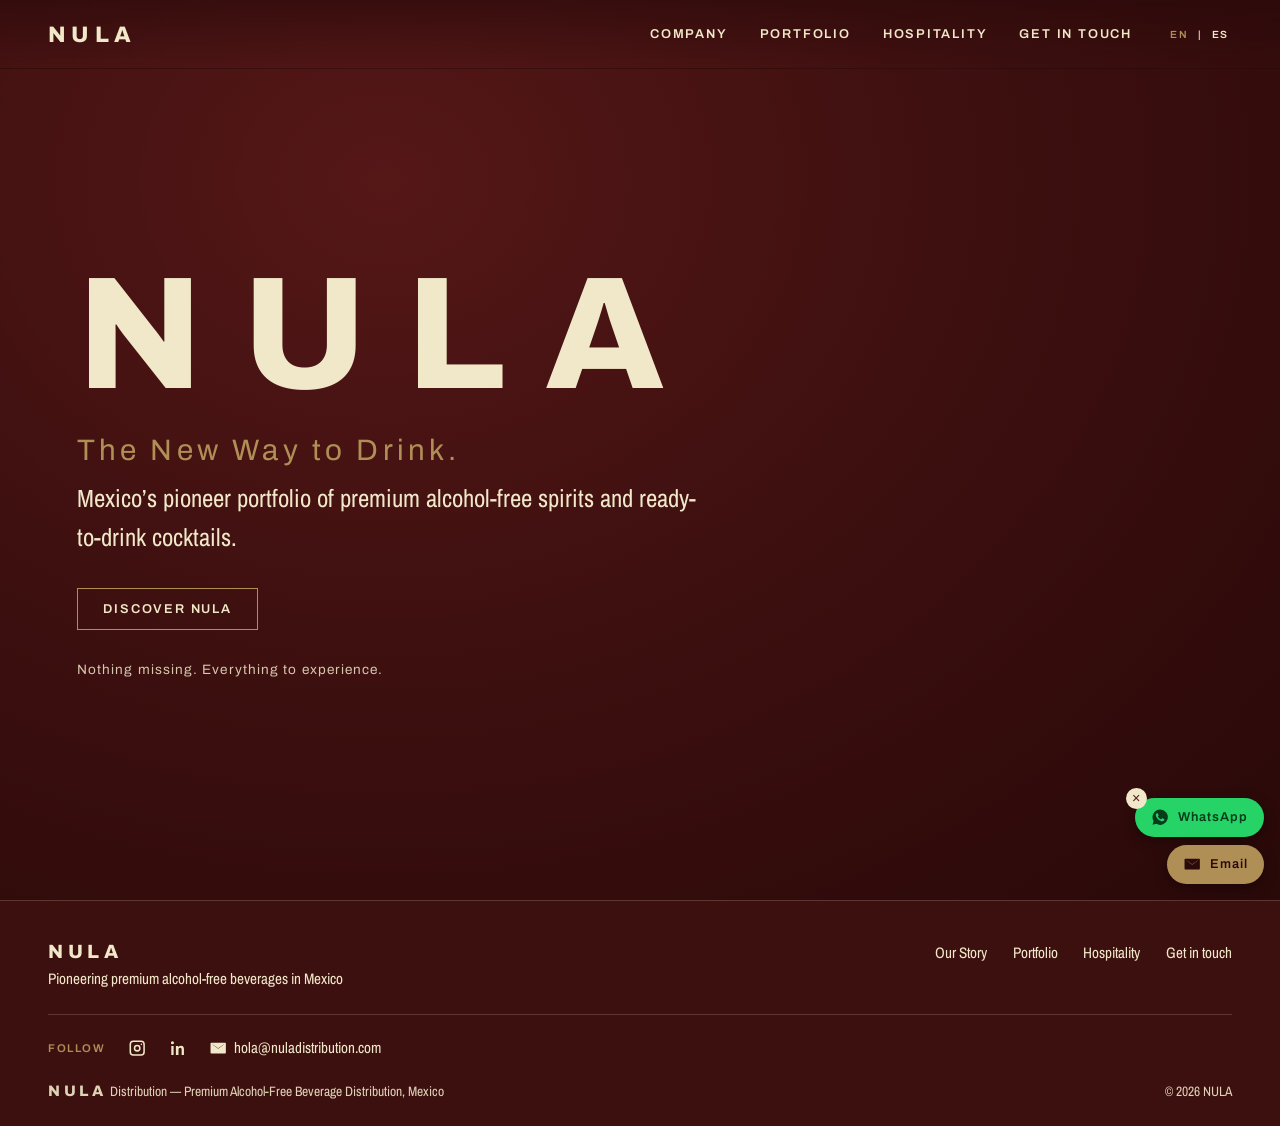
==== commit d60e3a0c: "Copy updates, Get in touch labels, Hospitality overview link, favicon, contact form via Web3Forms (w" ====
--- a/index.html
+++ b/index.html
@@ -6,10 +6,8 @@
       name="viewport"
       content="width=device-width, initial-scale=1, viewport-fit=cover"
     />
-    <link
-      rel="icon"
-      href="data:image/svg+xml,<svg xmlns=%22http://www.w3.org/2000/svg%22 viewBox=%220 0 100 100%22><text y=%22.9em%22 font-size=%2290%22>🥂</text></svg>"
-    />
+    <link rel="icon" type="image/png" href="media/favicon.png" />
+    <link rel="apple-touch-icon" href="media/favicon.png" />
     <title>NULA — The New Way to Drink</title>
     <link rel="preconnect" href="https://fonts.googleapis.com" />
     <link rel="preconnect" href="https://fonts.gstatic.com" crossorigin />
@@ -86,14 +84,14 @@
       <div class="f2">
         <span class="k" data-k="follow">Follow</span>
         <a
-          href="https://instagram.com"
+          href="https://www.instagram.com/nuladistribution"
           target="_blank"
           rel="noopener"
           aria-label="Instagram"
           ><svg class="i"><use href="#i-ig" /></svg
         ></a>
         <a
-          href="https://linkedin.com"
+          href="https://www.linkedin.com/company/nula-distribution/"
           target="_blank"
           rel="noopener"
           aria-label="LinkedIn"
--- a/style.css
+++ b/style.css
@@ -115,15 +115,23 @@
   min-width: 16rem;
   max-width: 90vw;
   white-space: nowrap;
-  background: none;
-  border: 0;
-  padding: 0.6rem 1.5rem 1rem;
+  background: rgba(42, 10, 10, 0.96);
+  border: 1px solid var(--line);
+  border-top: 2px solid var(--gold);
+  box-shadow: 0 18px 40px rgba(0, 0, 0, 0.45);
+  padding: 0.8rem 1.5rem 1rem;
   z-index: 5;
-  text-shadow: 0 1px 10px rgba(30, 6, 6, 0.9);
 }
 .item:hover .sub,
 .item:focus-within .sub {
   display: block;
+  animation: subIn 0.2s ease-out;
+}
+@keyframes subIn {
+  from {
+    opacity: 0;
+    transform: translateY(-4px);
+  }
 }
 .sub a {
   display: block;
@@ -251,15 +259,15 @@
   color: var(--cream);
 }
 .tag {
-  font: 400 clamp(1rem, 2.4vw, 1.5rem) var(--display);
+  font: 400 clamp(1.2rem, 2.9vw, 1.85rem) var(--display);
   letter-spacing: 0.141em;
   color: var(--gold);
   margin: 1.2rem 0 0.8rem;
 }
 .desc {
-  max-width: 34rem;
+  max-width: 40rem;
   margin: 0 0 2rem;
-  font-size: 1.25rem;
+  font-size: clamp(1.25rem, 2.2vw, 1.55rem);
 }
 .note {
   font: 400 0.85rem var(--display);
@@ -484,6 +492,21 @@
   position: relative;
   aspect-ratio: 4 / 3;
   overflow: hidden;
+  display: block;
+  width: 100%;
+  padding: 0;
+  border: 0;
+  background: none;
+  cursor: pointer;
+  font: inherit;
+}
+.tile.on {
+  outline: 2px solid var(--gold);
+  outline-offset: 2px;
+}
+.tile:focus-visible {
+  outline: 2px solid var(--gold);
+  outline-offset: 2px;
 }
 .tile .ph {
   min-height: 0;
@@ -524,8 +547,67 @@
   transform: scale(1.1);
 }
 .tile:hover::after,
-.tile:hover b {
+.tile:hover b,
+.tile:focus-visible::after,
+.tile:focus-visible b,
+.tile.on::after,
+.tile.on b {
   opacity: 1;
+}
+/* Pillar detail view */
+.pdet {
+  position: relative;
+  display: grid;
+  grid-template-columns: minmax(0, 2fr) minmax(0, 3fr);
+  gap: clamp(1.2rem, 4vw, 2.5rem);
+  align-items: center;
+  text-align: left;
+  margin: -1.2rem 0 2.5rem;
+  padding: clamp(1rem, 3vw, 1.6rem);
+  border: 1px solid var(--line);
+  border-top: 2px solid var(--gold);
+  background: rgba(42, 10, 10, 0.6);
+  animation: subIn 0.3s ease-out;
+}
+.pdet[hidden] {
+  display: none;
+}
+.pdet img {
+  width: 100%;
+  aspect-ratio: 4 / 3;
+  object-fit: cover;
+  display: block;
+}
+.pdet h3 {
+  font: 800 clamp(1.4rem, 3vw, 2rem) var(--display);
+  letter-spacing: 0.14em;
+  text-transform: uppercase;
+  color: var(--gold);
+  margin: 0.4rem 0 0.8rem;
+}
+.pdet p {
+  font-size: clamp(1.05rem, 1.8vw, 1.3rem);
+  margin: 0;
+}
+.pdx {
+  position: absolute;
+  top: 0.4rem;
+  right: 0.6rem;
+  background: none;
+  border: 0;
+  color: var(--cream);
+  font-size: 1.6rem;
+  line-height: 1;
+  cursor: pointer;
+  padding: 0.3rem;
+}
+.nw {
+  font: 600 clamp(1.1rem, 2.2vw, 1.45rem)/1.5 var(--display);
+}
+@media (max-width: 700px) {
+  .pdet {
+    grid-template-columns: 1fr;
+  }
 }
 
 /* ===== Full-width color bands (shared across all content pages) ===== */
@@ -580,6 +662,18 @@
 }
 .two .mid {
   margin-top: 1.6rem;
+}
+.wb p {
+  font-size: inherit;
+}
+.wb .mid {
+  margin-top: 0.6rem;
+}
+.wb-pic {
+  width: 100%;
+  height: auto;
+  display: block;
+  border: 1px solid var(--line);
 }
 .quote {
   font: 500 clamp(1.6rem, 3.6vw, 2.8rem)/1.35 var(--display);
@@ -718,7 +812,7 @@
 }
 .cds {
   display: grid;
-  grid-template-columns: repeat(auto-fit, minmax(16rem, 1fr));
+  grid-template-columns: repeat(3, minmax(0, 1fr));
   gap: 1rem;
   margin-top: 1.5rem;
 }
@@ -781,13 +875,54 @@
 .cd .mo span {
   color: var(--gold);
 }
+/* Market stat: sits in the card grid beside the last card, spanning the rest of the row */
 .mk {
-  display: block;
-  padding: 2rem;
+  grid-column: span 2;
+  display: flex;
+  flex-direction: column;
+  justify-content: center;
+  padding: clamp(1.5rem, 4vw, 3rem);
   border: 1px solid var(--line);
   background: rgba(241, 232, 201, 0.04);
   color: var(--cream);
+  transition:
+    border-color 0.3s,
+    background 0.3s;
+}
+.mk:hover,
+.mk:focus-visible {
+  border-color: var(--gold);
+  background: rgba(241, 232, 201, 0.08);
+}
+.mk p {
+  margin: 1rem 0 0;
+  max-width: 32rem;
+}
+.mk span {
+  color: var(--gold);
   margin-top: 1rem;
+}
+.oneline {
+  font-size: clamp(1.1rem, 2.1vw, 1.4rem);
+}
+@media (min-width: 800px) {
+  .sec .oneline {
+    max-width: none;
+    white-space: nowrap;
+  }
+}
+@media (max-width: 900px) {
+  .cds {
+    grid-template-columns: repeat(2, minmax(0, 1fr));
+  }
+}
+@media (max-width: 560px) {
+  .cds {
+    grid-template-columns: 1fr;
+  }
+  .mk {
+    grid-column: auto;
+  }
 }
 .mk b {
   display: block;
@@ -1128,6 +1263,10 @@
 }
 button.btn.solid:hover {
   background: var(--cream);
+}
+.hp {
+  position: absolute;
+  left: -9999px;
 }
 .fnote {
   font-size: 0.95rem;
@@ -1266,6 +1405,9 @@
   .sub {
     display: block;
     position: static;
+    background: none;
+    box-shadow: none;
+    animation: none;
     border: 0;
     padding: 0 0 0.5rem 0.8rem;
     min-width: 0;
